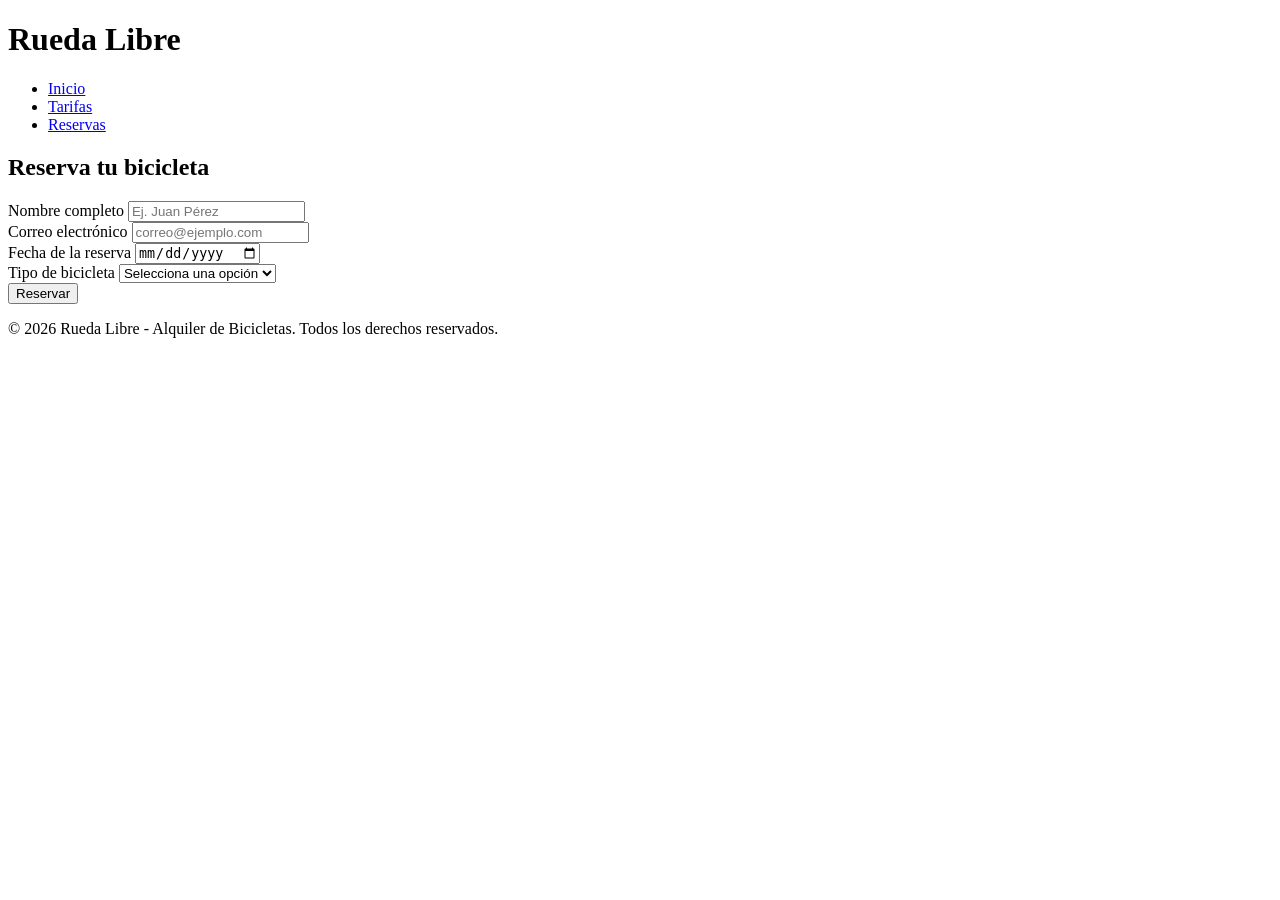
==== rueda-libre/paginas/ireservas.html @ ecad4d99 "hola" ====
<!DOCTYPE html>
<html lang="es">
<head>
    <meta charset="UTF-8">
    <meta name="viewport" content="width=device-width, initial-scale=1.0">
    <title>Reservas - Rueda Libre</title>
</head>
<body>

    <header>
        <h1>Rueda Libre</h1>
        <nav>
            <ul>
                <li><a href="index.html">Inicio</a></li>
                <li><a href="tarifas.html">Tarifas</a></li>
                <li><a href="reservas.html">Reservas</a></li>
            </ul>
        </nav>
    </header>

    <main>
        <section id="formulario-reserva">
            <h2>Reserva tu bicicleta</h2>
            
            <form action="#">
                <div class="form-group">
                    <label for="nombre">Nombre completo</label>
                    <input type="text" id="nombre" name="nombre" required placeholder="Ej. Juan Pérez">
                </div>

                <div class="form-group">
                    <label for="correo">Correo electrónico</label>
                    <input type="email" id="correo" name="correo" required placeholder="correo@ejemplo.com">
                </div>

                <div class="form-group">
                    <label for="fecha">Fecha de la reserva</label>
                    <input type="date" id="fecha" name="fecha" required>
                </div>

                <div class="form-group">
                    <label for="tipo">Tipo de bicicleta</label>
                    <select id="tipo" name="tipo" required>
                        <option value="">Selecciona una opción</option>
                        <option value="urbana">Urbana</option>
                        <option value="montana">Montaña</option>
                        <option value="electrica">Eléctrica</option>
                    </select>
                </div>

                <button type="submit">Reservar</button>
            </form>
        </section>
    </main>

    <footer>
        <p>&copy; 2026 Rueda Libre - Alquiler de Bicicletas. Todos los derechos reservados.</p>
    </footer>

</body>
</html>
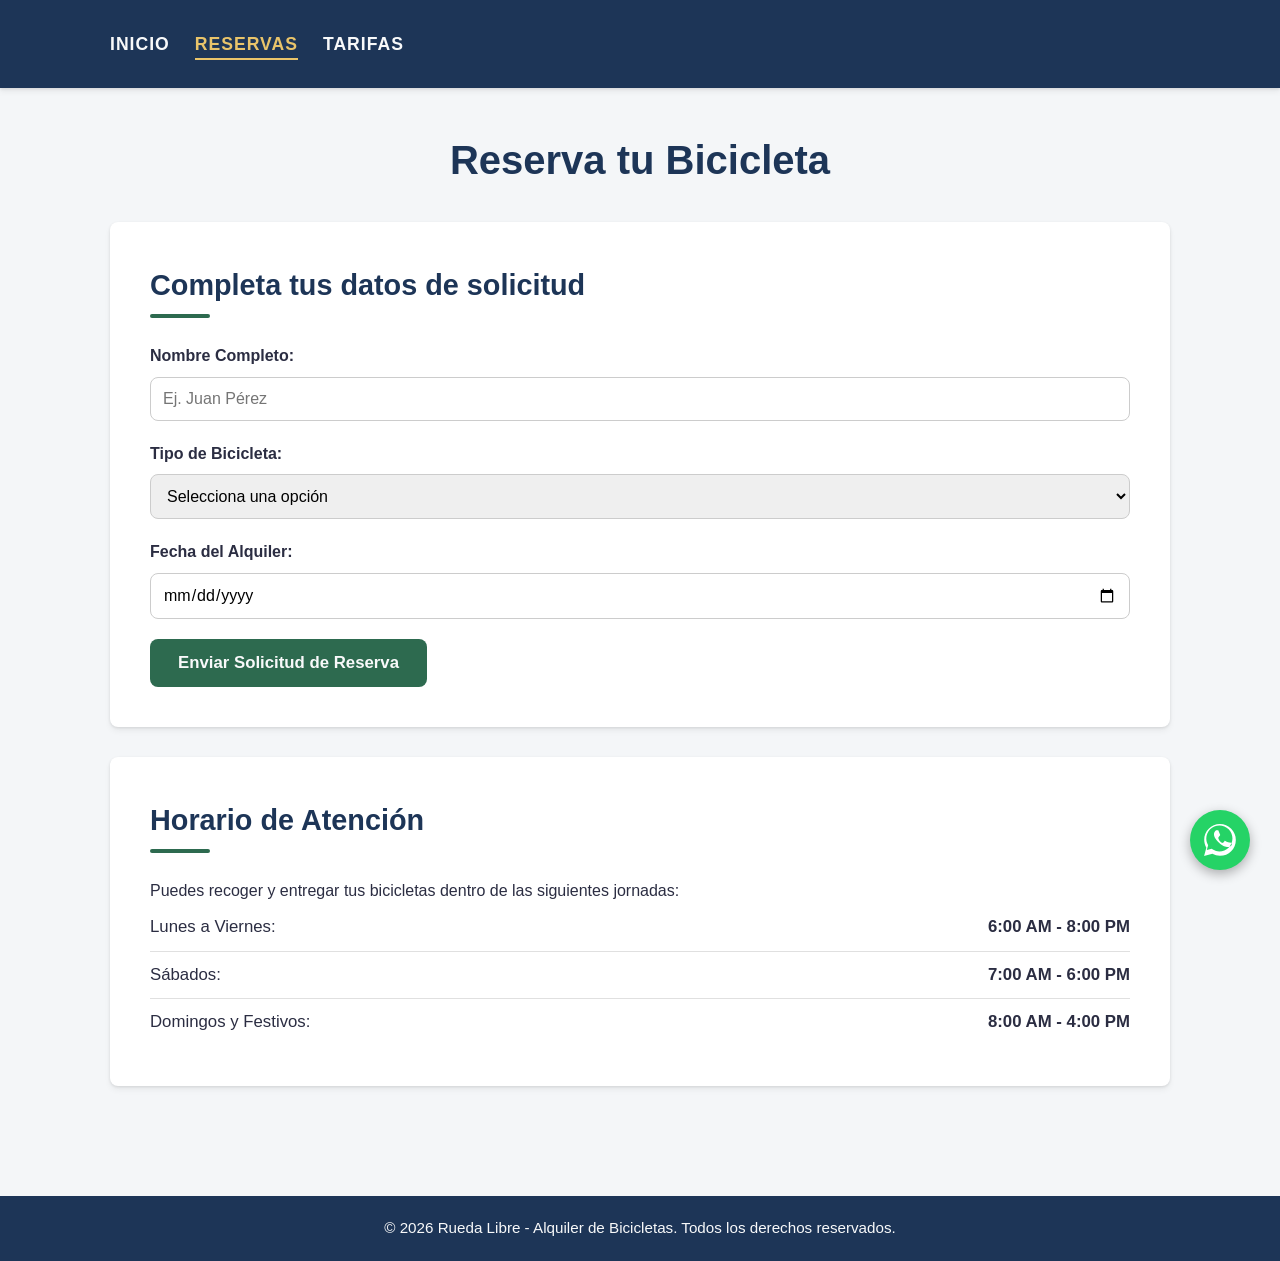
==== commit 0ab3b23e: "updates" ====
--- a/rueda-libre/paginas/ireservas.html
+++ b/rueda-libre/paginas/ireservas.html
@@ -4,43 +4,272 @@
     <meta charset="UTF-8">
     <meta name="viewport" content="width=device-width, initial-scale=1.0">
     <title>Reservas - Rueda Libre</title>
+    <style>
+        /* --- VARIABLES DE COLOR Y FUENTES --- */
+        :root {
+            --primary: #2d6a4f;       
+            --primary-light: #40916c; 
+            --secondary: #1d3557;     
+            --accent: #e9c46a;        
+            --text-dark: #2b2d42;     
+            --text-light: #f8f9fa;    
+            --bg-light: #f4f6f8;      
+            --card-bg: #ffffff;       
+            --shadow: 0 4px 6px rgba(0, 0, 0, 0.05), 0 1px 3px rgba(0, 0, 0, 0.1);
+            --radius: 8px;
+            --whatsapp: #25d366;      
+        }
+
+        /* --- ESTILOS GENERALES --- */
+        * {
+            box-sizing: border-box;
+            margin: 0;
+            padding: 0;
+        }
+
+        body {
+            font-family: 'Segoe UI', Tahoma, Geneva, Verdana, sans-serif;
+            line-height: 1.6;
+            color: var(--text-dark);
+            background-color: var(--bg-light);
+        }
+
+        h1, h2, h3 {
+            color: var(--secondary);
+            font-weight: 700;
+        }
+
+        /* --- CABECERA Y NAVEGACIÓN --- */
+        header {
+            background-color: var(--secondary);
+            padding: 20px 0;
+            box-shadow: var(--shadow);
+        }
+
+        nav {
+            max-width: 1100px;
+            margin: 0 auto;
+            padding: 10px 20px;
+        }
+
+        nav ul {
+            list-style: none;
+            display: flex;
+            gap: 25px;
+            padding-left: 0;
+        }
+
+        nav a {
+            color: var(--text-light);
+            text-decoration: none;
+            font-weight: 600;
+            font-size: 1.1rem;
+            text-transform: uppercase;
+            letter-spacing: 1px;
+            transition: color 0.3s ease;
+        }
+
+        nav a:hover, nav a.active {
+            color: var(--accent);
+            border-bottom: 2px solid var(--accent);
+            padding-bottom: 4px;
+            text-decoration: none;
+        }
+
+        /* --- CONTENEDOR PRINCIPAL --- */
+        main {
+            max-width: 1100px;
+            margin: 0 auto;
+            padding: 40px 20px;
+        }
+
+        h1 {
+            font-size: 2.5rem;
+            margin-bottom: 30px;
+            text-align: center;
+            color: var(--secondary);
+        }
+
+        section, aside {
+            background: var(--card-bg);
+            padding: 40px;
+            margin-bottom: 30px;
+            border-radius: var(--radius);
+            box-shadow: var(--shadow);
+        }
+
+        section h2, aside h2 {
+            font-size: 1.8rem;
+            margin-bottom: 25px;
+            position: relative;
+            padding-bottom: 10px;
+        }
+
+        section h2::after, aside h2::after {
+            content: '';
+            position: absolute;
+            left: 0;
+            bottom: 0;
+            width: 60px;
+            height: 4px;
+            background-color: var(--primary);
+            border-radius: 2px;
+        }
+
+        /* --- FORMULARIOS --- */
+        .form-group {
+            margin-bottom: 20px;
+        }
+
+        label {
+            display: block;
+            font-weight: 600;
+            margin-bottom: 8px;
+            color: var(--text-dark);
+        }
+
+        input, select, textarea {
+            width: 100%;
+            padding: 12px;
+            border: 1px solid #ccc;
+            border-radius: var(--radius);
+            font-family: inherit;
+            font-size: 1rem;
+        }
+
+        input:focus, select:focus, textarea:focus {
+            outline: none;
+            border-color: var(--primary);
+            box-shadow: 0 0 0 3px rgba(45, 106, 79, 0.15);
+        }
+
+        button {
+            background-color: var(--primary);
+            color: var(--text-light);
+            border: none;
+            padding: 14px 28px;
+            font-size: 1.05rem;
+            font-weight: bold;
+            border-radius: var(--radius);
+            cursor: pointer;
+            transition: background-color 0.3s ease;
+        }
+
+        button:hover {
+            background-color: var(--primary-light);
+        }
+
+        /* --- HORARIOS Y CONTACTO --- */
+        .horarios-lista {
+            list-style: none;
+            padding-left: 0;
+        }
+
+        .horarios-lista li {
+            display: flex;
+            justify-content: space-between;
+            padding: 10px 0;
+            border-bottom: 1px solid #e0e0e0;
+            font-size: 1.05rem;
+        }
+
+        .horarios-lista li:last-child {
+            border-bottom: none;
+        }
+
+        /* --- BOTÓN FLOTANTE DE WHATSAPP --- */
+        .btn-whatsapp {
+            position: fixed;
+            bottom: 30px;
+            right: 30px;
+            background-color: #25d366;
+            color: #ffffff;
+            width: 60px;
+            height: 60px;
+            border-radius: 50%;
+            display: flex;
+            align-items: center;
+            justify-content: center;
+            box-shadow: 0 4px 12px rgba(0, 0, 0, 0.3);
+            z-index: 1000;
+            transition: transform 0.3s ease, box-shadow 0.3s ease;
+        }
+
+        .btn-whatsapp:hover {
+            transform: scale(1.1);
+            box-shadow: 0 6px 16px rgba(0, 0, 0, 0.4);
+        }
+
+        .btn-whatsapp svg {
+            width: 32px;
+            height: 32px;
+            fill: #ffffff;
+        }
+
+        /* --- PIE DE PÁGINA --- */
+        footer {
+            background-color: var(--secondary);
+            color: var(--text-light);
+            text-align: center;
+            padding: 20px;
+            margin-top: 40px;
+            font-size: 0.95rem;
+        }
+
+        /* --- RESPONSIVO --- */
+        @media (max-width: 768px) {
+            h1 {
+                font-size: 2rem;
+            }
+            nav ul {
+                justify-content: center;
+                gap: 15px;
+            }
+            nav a {
+                font-size: 1rem;
+            }
+            section, aside {
+                padding: 25px;
+            }
+            .btn-whatsapp {
+                bottom: 20px;
+                right: 20px;
+                width: 50px;
+                height: 50px;
+            }
+            .btn-whatsapp svg {
+                width: 26px;
+                height: 26px;
+            }
+        }
+    </style>
 </head>
 <body>
 
     <header>
-        <h1>Rueda Libre</h1>
         <nav>
             <ul>
-                <li><a href="index.html">Inicio</a></li>
-                <li><a href="tarifas.html">Tarifas</a></li>
-                <li><a href="reservas.html">Reservas</a></li>
+                <li><a href="./index.html">Inicio</a></li>
+                <li><a href="./ireservas.html" class="active">Reservas</a></li>
+                <li><a href="./tarifas.html">Tarifas</a></li>
             </ul>
         </nav>
     </header>
 
     <main>
+        <h1>Reserva tu Bicicleta</h1>
+
         <section id="formulario-reserva">
-            <h2>Reserva tu bicicleta</h2>
-            
-            <form action="#">
+            <h2>Completa tus datos de solicitud</h2>
+            <form action="#" method="POST">
                 <div class="form-group">
-                    <label for="nombre">Nombre completo</label>
+                    <label for="nombre">Nombre Completo:</label>
                     <input type="text" id="nombre" name="nombre" required placeholder="Ej. Juan Pérez">
                 </div>
-
+                
                 <div class="form-group">
-                    <label for="correo">Correo electrónico</label>
-                    <input type="email" id="correo" name="correo" required placeholder="correo@ejemplo.com">
-                </div>
-
-                <div class="form-group">
-                    <label for="fecha">Fecha de la reserva</label>
-                    <input type="date" id="fecha" name="fecha" required>
-                </div>
-
-                <div class="form-group">
-                    <label for="tipo">Tipo de bicicleta</label>
-                    <select id="tipo" name="tipo" required>
+                    <label for="bicicleta">Tipo de Bicicleta:</label>
+                    <select id="bicicleta" name="bicicleta" required>
                         <option value="">Selecciona una opción</option>
                         <option value="urbana">Urbana</option>
                         <option value="montana">Montaña</option>
@@ -48,10 +277,32 @@
                     </select>
                 </div>
 
-                <button type="submit">Reservar</button>
+                <div class="form-group">
+                    <label for="fecha">Fecha del Alquiler:</label>
+                    <input type="date" id="fecha" name="fecha" required>
+                </div>
+
+                <button type="submit">Enviar Solicitud de Reserva</button>
             </form>
         </section>
+
+        <aside id="horario-atencion">
+            <h2>Horario de Atención</h2>
+            <p>Puedes recoger y entregar tus bicicletas dentro de las siguientes jornadas:</p>
+            <ul class="horarios-lista">
+                <li><span>Lunes a Viernes:</span> <strong>6:00 AM - 8:00 PM</strong></li>
+                <li><span>Sábados:</span> <strong>7:00 AM - 6:00 PM</strong></li>
+                <li><span>Domingos y Festivos:</span> <strong>8:00 AM - 4:00 PM</strong></li>
+            </ul>
+        </aside>
     </main>
+
+    <!-- ENLACE DIRECTO A WHATSAPP WEB / MÓVIL TOTALMENTE LIMPIO -->
+    <a href="https://wa.me" class="btn-whatsapp" target="_blank" rel="noopener noreferrer" title="WhatsApp">
+        <svg viewBox="0 0 24 24" xmlns="http://w3.org">
+            <path d="M.057 24l1.687-6.163c-1.041-1.804-1.588-3.849-1.587-5.946C.06 5.348 5.397 0 11.973 0c3.184.001 6.177 1.239 8.426 3.49 2.249 2.251 3.486 5.246 3.485 8.432-.003 6.58-5.339 11.928-11.916 11.928-1.99-.001-3.951-.5-5.688-1.448L0 24zm6.59-4.846c1.6.95 3.188 1.449 4.825 1.451 5.436 0 9.86-4.37 9.863-9.742.002-2.602-1.01-5.05-2.85-6.892-1.84-1.842-4.29-2.856-6.896-2.858-5.442 0-9.866 4.372-9.87 9.746-.002 1.764.478 3.49 1.388 5.017l-.999 3.648 3.743-.981zm11.387-5.464c-.301-.15-1.781-.879-2.056-.979-.275-.1-.475-.15-.675.15-.2.3-.775.979-.95 1.179-.175.2-.35.225-.651.075-1.041-.521-1.743-1.018-2.434-2.2-1.242-2.131.111-2.062.793-3.414.125-.25.063-.475-.031-.675-.094-.2-.775-1.869-1.062-2.563-.281-.675-.563-.581-.775-.594l-.662-.012c-.225 0-.588.084-.894.425-.306.341-1.169 1.144-1.169 2.792 0 1.648 1.206 3.238 1.369 3.462.162.225 2.375 3.625 5.756 5.075.804.344 1.431.55 1.925.706.806.256 1.544.221 2.125.138.644-.094 1.781-.729 2.031-1.433.25-.704.25-1.304.175-1.433-.075-.13-.275-.205-.575-.355z"/>
+        </svg>
+    </a>
 
     <footer>
         <p>&copy; 2026 Rueda Libre - Alquiler de Bicicletas. Todos los derechos reservados.</p>
@@ -60,3 +311,5 @@
 </body>
 </html>
 
+
+
